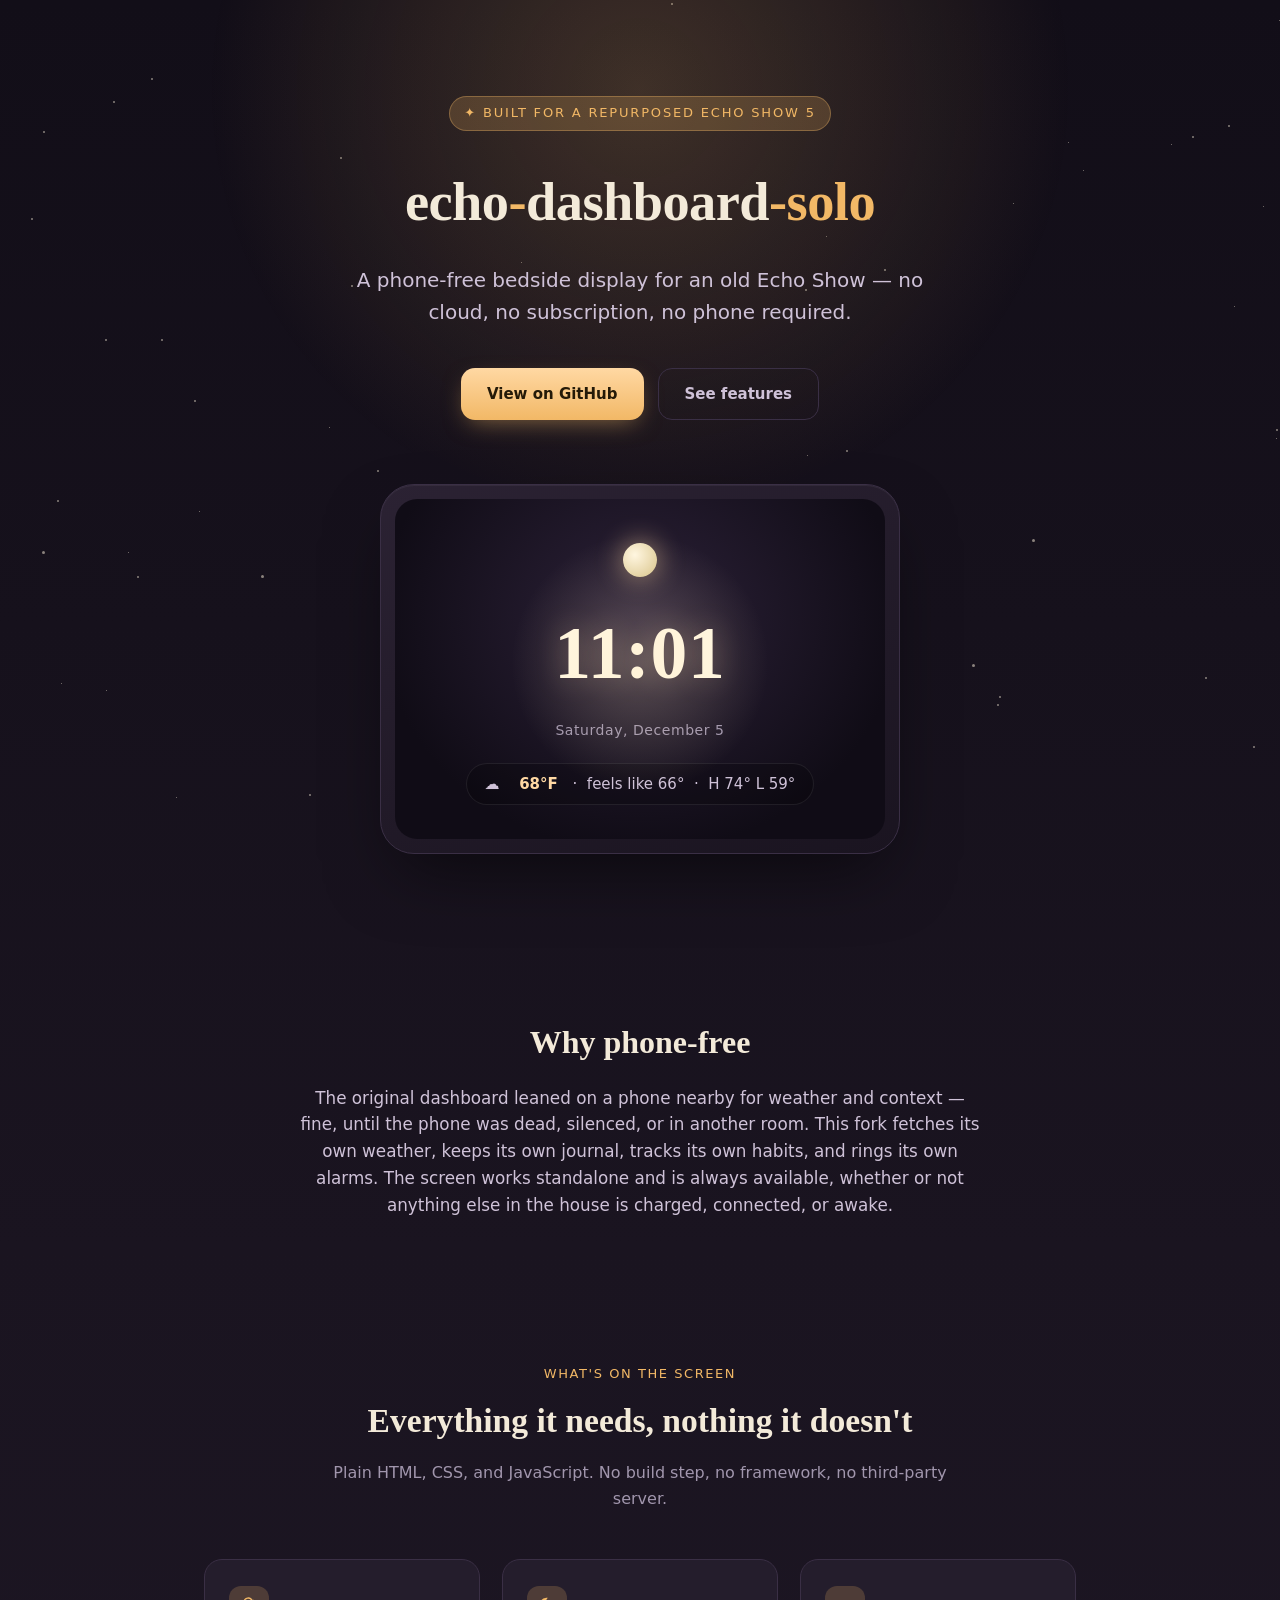
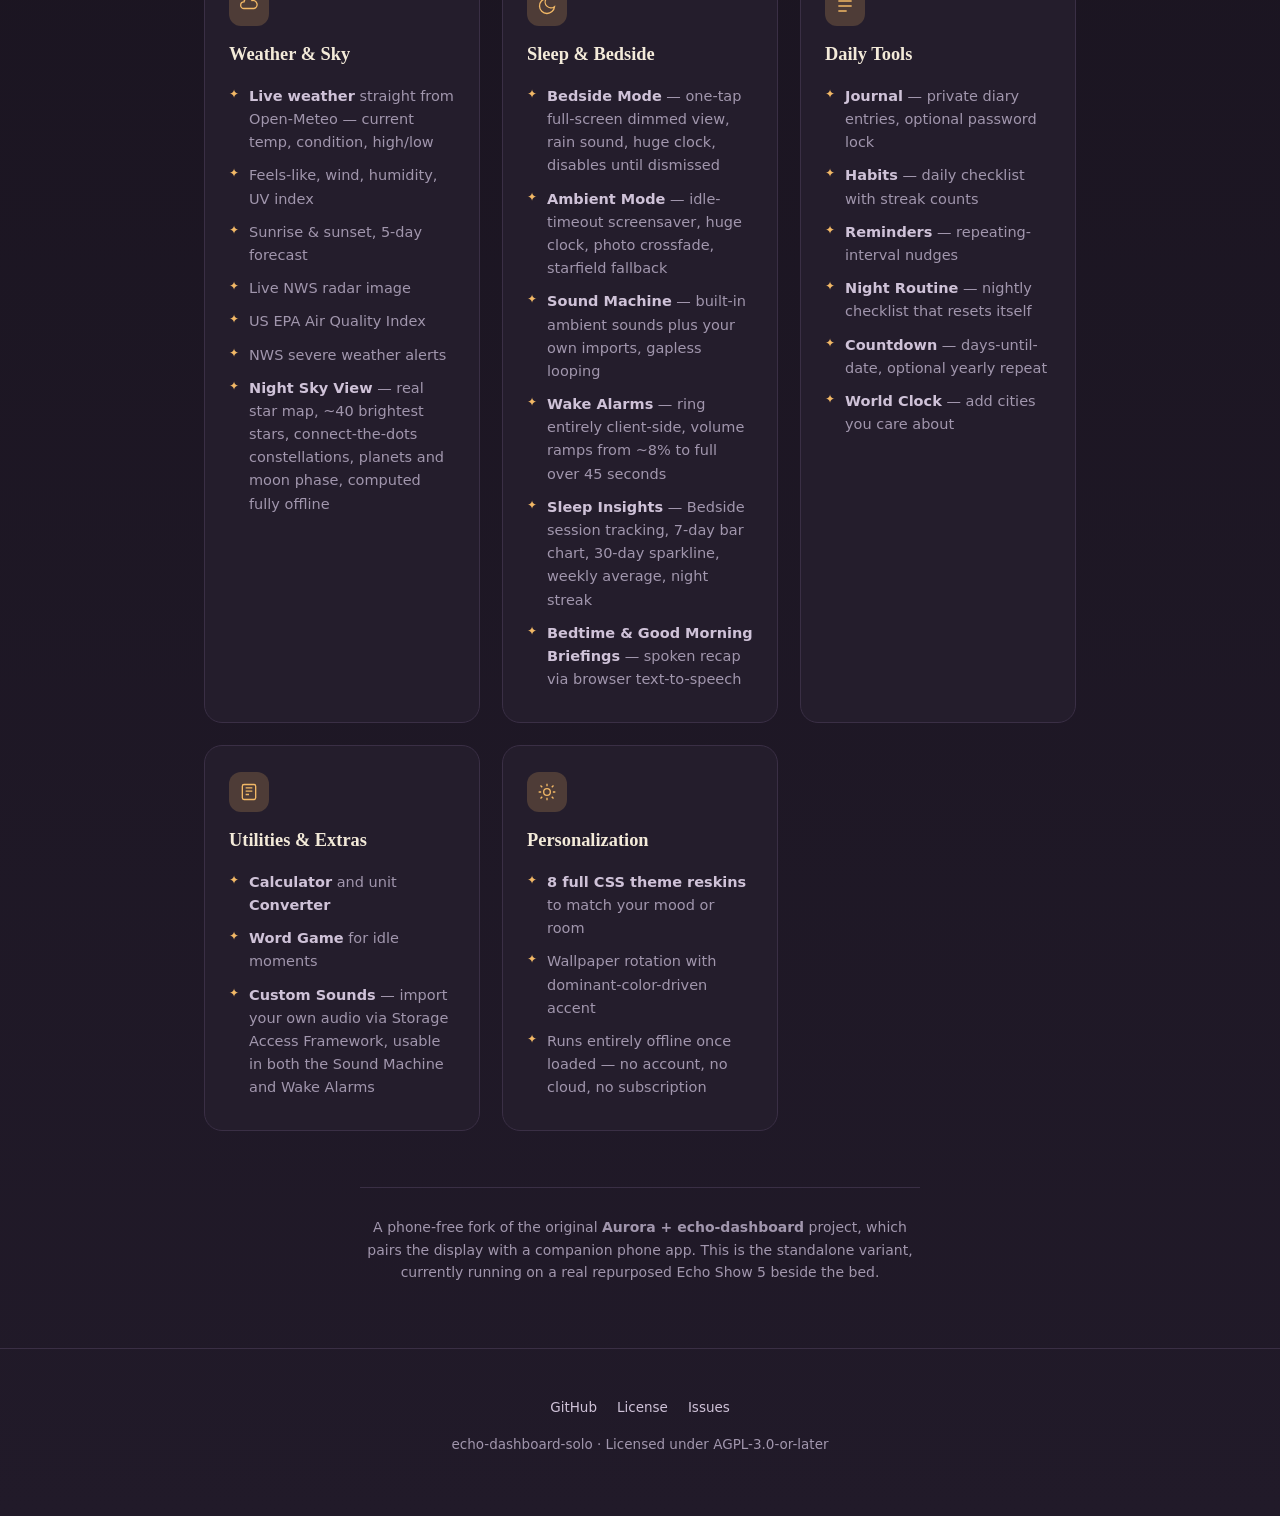
==== docs/index.html @ 6f41e029 "Add GitHub Pages landing site" ====
<!DOCTYPE html>
<html lang="en">
<head>
<meta charset="UTF-8">
<meta name="viewport" content="width=device-width, initial-scale=1.0">
<title>echo-dashboard-solo — a phone-free bedside display</title>
<meta name="description" content="A phone-free bedside display for a repurposed Amazon Echo Show 5. No cloud, no subscription, no phone required. Weather, sleep tools, journal, habits, and more — all local.">
<style>
  :root{
    --bg-0:#120e18;
    --bg-1:#1a1420;
    --bg-2:#211a29;
    --card:#241d2c;
    --card-border:#3a2f45;
    --text-0:#f3ead9;
    --text-1:#cfc2d8;
    --text-2:#a196ad;
    --amber:#f2b866;
    --amber-soft:#f2b86633;
    --amber-glow:#ffd8a3;
    --moon:#fff6e0;
    --radius:18px;
    --serif: "Iowan Old Style", "Palatino Linotype", Georgia, "Noto Serif", serif;
    --rounded: ui-rounded, "Segoe UI Rounded", "SF Pro Rounded", "Nunito", system-ui, sans-serif;
  }

  *{box-sizing:border-box;}
  html{scroll-behavior:smooth;}
  body{
    margin:0;
    background:
      radial-gradient(ellipse 800px 500px at 50% -10%, #3a2c4a55, transparent 60%),
      linear-gradient(180deg, var(--bg-0), var(--bg-1) 40%, var(--bg-2));
    color:var(--text-1);
    font-family:var(--rounded);
    line-height:1.6;
    overflow-x:hidden;
    position:relative;
  }

  /* sparse twinkling starfield, fixed behind everything */
  .stars{
    position:fixed;
    inset:0;
    z-index:0;
    pointer-events:none;
    overflow:hidden;
  }
  .stars span{
    position:absolute;
    width:2px;
    height:2px;
    border-radius:50%;
    background:var(--moon);
    opacity:.5;
    animation:twinkle 5s ease-in-out infinite;
  }
  @keyframes twinkle{
    0%,100%{opacity:.15; transform:scale(1);}
    50%{opacity:.9; transform:scale(1.6);}
  }

  main, header, footer{position:relative; z-index:1;}

  a{color:var(--amber);}

  .wrap{
    max-width:920px;
    margin:0 auto;
    padding:0 24px;
  }

  /* ---------- HERO ---------- */
  .hero{
    padding:96px 0 72px;
    text-align:center;
    position:relative;
  }
  .hero::before{
    content:"";
    position:absolute;
    top:-120px; left:50%;
    transform:translateX(-50%);
    width:900px; height:700px;
    background:radial-gradient(circle at 50% 30%, #f2b86633, transparent 65%);
    z-index:-1;
    pointer-events:none;
  }
  .eyebrow{
    display:inline-flex;
    align-items:center;
    gap:8px;
    font-size:13px;
    letter-spacing:.14em;
    text-transform:uppercase;
    color:var(--amber);
    background:var(--amber-soft);
    border:1px solid #f2b86655;
    padding:6px 14px;
    border-radius:999px;
    margin-bottom:28px;
  }
  h1{
    font-family:var(--serif);
    font-weight:600;
    font-size:clamp(2.2rem, 5vw, 3.4rem);
    color:var(--text-0);
    margin:0 0 18px;
    letter-spacing:-.01em;
  }
  h1 .accent{color:var(--amber);}
  .pitch{
    font-size:clamp(1.05rem, 2vw, 1.25rem);
    color:var(--text-1);
    max-width:600px;
    margin:0 auto 40px;
  }
  .cta-row{
    display:flex;
    justify-content:center;
    gap:14px;
    flex-wrap:wrap;
    margin-bottom:64px;
  }
  .btn{
    display:inline-flex;
    align-items:center;
    gap:8px;
    padding:13px 26px;
    border-radius:14px;
    font-family:var(--rounded);
    font-weight:600;
    font-size:15px;
    text-decoration:none;
    transition:transform .15s ease, box-shadow .15s ease;
  }
  .btn-primary{
    background:linear-gradient(180deg, var(--amber-glow), var(--amber));
    color:#241a08;
    box-shadow:0 8px 24px -8px #f2b86688;
  }
  .btn-primary:hover{transform:translateY(-2px); box-shadow:0 12px 28px -8px #f2b866aa;}
  .btn-ghost{
    background:transparent;
    color:var(--text-1);
    border:1px solid var(--card-border);
  }
  .btn-ghost:hover{border-color:var(--amber); color:var(--amber);}

  /* ---------- CLOCK MOCKUP ---------- */
  .device{
    max-width:520px;
    margin:0 auto;
    border-radius:34px;
    padding:14px;
    background:linear-gradient(160deg, #2b2233, #1a1420);
    border:1px solid var(--card-border);
    box-shadow:0 30px 70px -20px #00000090, inset 0 1px 0 #ffffff0d;
  }
  .device-screen{
    border-radius:22px;
    background:radial-gradient(ellipse at 50% 35%, #2c2138, #100c16 75%);
    padding:44px 20px 34px;
    text-align:center;
    position:relative;
    overflow:hidden;
  }
  .device-screen::before{
    content:"";
    position:absolute;
    top:10%; left:50%;
    transform:translateX(-50%);
    width:260px; height:260px;
    background:radial-gradient(circle, #ffe9bf3d, transparent 70%);
    pointer-events:none;
  }
  .moonlet{
    width:34px; height:34px;
    margin:0 auto 18px;
    border-radius:50%;
    background:radial-gradient(circle at 35% 35%, var(--moon), #d9c48a);
    box-shadow:0 0 24px 4px #ffd8a366;
    position:relative;
  }
  .big-time{
    font-family:var(--serif);
    font-size:clamp(3rem, 11vw, 4.6rem);
    color:var(--moon);
    font-weight:600;
    letter-spacing:.01em;
    text-shadow:0 0 30px #ffd8a355;
    margin-bottom:6px;
  }
  .date-line{
    color:var(--text-2);
    font-size:14px;
    letter-spacing:.04em;
    margin-bottom:22px;
  }
  .weather-line{
    display:inline-flex;
    align-items:center;
    gap:10px;
    font-size:15px;
    color:var(--text-1);
    background:#00000030;
    border:1px solid #ffffff14;
    padding:8px 18px;
    border-radius:999px;
  }
  .weather-line b{color:var(--amber-glow); font-weight:600;}

  /* ---------- SECTIONS ---------- */
  section{padding:64px 0;}
  .section-head{
    text-align:center;
    max-width:640px;
    margin:0 auto 48px;
  }
  .section-head .kicker{
    font-size:13px;
    letter-spacing:.12em;
    text-transform:uppercase;
    color:var(--amber);
    margin-bottom:10px;
  }
  .section-head h2{
    font-family:var(--serif);
    font-size:clamp(1.6rem, 3vw, 2.1rem);
    color:var(--text-0);
    margin:0 0 12px;
  }
  .section-head p{color:var(--text-2); margin:0;}

  .why{
    text-align:center;
    max-width:680px;
    margin:0 auto;
  }
  .why h2{
    font-family:var(--serif);
    color:var(--text-0);
    font-size:clamp(1.5rem, 3vw, 2rem);
    margin-bottom:16px;
  }
  .why p{color:var(--text-1); font-size:1.05rem;}

  .feature-groups{
    display:grid;
    grid-template-columns:repeat(auto-fit, minmax(260px, 1fr));
    gap:22px;
  }
  .fgroup{
    background:var(--card);
    border:1px solid var(--card-border);
    border-radius:var(--radius);
    padding:26px 24px;
  }
  .fgroup .ficon{
    width:40px; height:40px;
    border-radius:12px;
    display:flex; align-items:center; justify-content:center;
    background:var(--amber-soft);
    margin-bottom:14px;
  }
  .fgroup .ficon svg{width:20px; height:20px;}
  .fgroup h3{
    font-family:var(--serif);
    color:var(--text-0);
    font-size:1.15rem;
    margin:0 0 10px;
  }
  .fgroup ul{
    margin:0; padding:0;
    list-style:none;
  }
  .fgroup li{
    color:var(--text-2);
    font-size:14.5px;
    padding:5px 0 5px 20px;
    position:relative;
  }
  .fgroup li::before{
    content:"✦";
    position:absolute;
    left:0; top:5px;
    color:var(--amber);
    font-size:12px;
  }
  .fgroup li b{color:var(--text-1); font-weight:600;}

  .fork-note{
    text-align:center;
    color:var(--text-2);
    font-size:14px;
    max-width:560px;
    margin:56px auto 0;
    padding-top:28px;
    border-top:1px solid var(--card-border);
  }
  .fork-note a{color:var(--amber);}

  footer{
    padding:48px 0 60px;
    text-align:center;
    border-top:1px solid var(--card-border);
    color:var(--text-2);
    font-size:13.5px;
  }
  footer .foot-links{
    display:flex;
    justify-content:center;
    gap:20px;
    margin-bottom:16px;
    flex-wrap:wrap;
  }
  footer a{color:var(--text-1); text-decoration:none;}
  footer a:hover{color:var(--amber);}

  @media (max-width:600px){
    .hero{padding:64px 0 48px;}
    section{padding:48px 0;}
  }
</style>
</head>
<body>

<div class="stars" id="stars" aria-hidden="true"></div>

<main>
  <div class="wrap">
    <section class="hero">
      <span class="eyebrow">✦ built for a repurposed Echo Show 5</span>
      <h1>echo<span class="accent">-</span>dashboard<span class="accent">-solo</span></h1>
      <p class="pitch">A phone-free bedside display for an old Echo Show — no cloud, no subscription, no phone required.</p>
      <div class="cta-row">
        <a class="btn btn-primary" href="https://github.com/rustyisacat/echo-dashboard-solo" target="_blank" rel="noopener">
          View on GitHub
        </a>
        <a class="btn btn-ghost" href="#features">See features</a>
      </div>

      <div class="device" aria-hidden="true">
        <div class="device-screen">
          <div class="moonlet"></div>
          <div class="big-time">10:47</div>
          <div class="date-line">Tuesday, September 1</div>
          <div class="weather-line">☁️ &nbsp;<b>68°F</b> &nbsp;·&nbsp; feels like 66° &nbsp;·&nbsp; H 74° L 59°</div>
        </div>
      </div>
    </section>

    <section class="why">
      <h2>Why phone-free</h2>
      <p>
        The original dashboard leaned on a phone nearby for weather and context — fine, until the phone
        was dead, silenced, or in another room. This fork fetches its own weather, keeps its own journal,
        tracks its own habits, and rings its own alarms. The screen works standalone and is always
        available, whether or not anything else in the house is charged, connected, or awake.
      </p>
    </section>

    <section id="features">
      <div class="section-head">
        <div class="kicker">What's on the screen</div>
        <h2>Everything it needs, nothing it doesn't</h2>
        <p>Plain HTML, CSS, and JavaScript. No build step, no framework, no third-party server.</p>
      </div>

      <div class="feature-groups">

        <div class="fgroup">
          <div class="ficon">
            <svg viewBox="0 0 24 24" fill="none" stroke="#f2b866" stroke-width="1.6"><path d="M6 15a4 4 0 010-8 5 5 0 019.6-1.5A4.5 4.5 0 0118 15H6z"/><path d="M8 19h.01M12 19h.01M16 19h.01"/></svg>
          </div>
          <h3>Weather &amp; Sky</h3>
          <ul>
            <li><b>Live weather</b> straight from Open-Meteo — current temp, condition, high/low</li>
            <li>Feels-like, wind, humidity, UV index</li>
            <li>Sunrise &amp; sunset, 5-day forecast</li>
            <li>Live NWS radar image</li>
            <li>US EPA Air Quality Index</li>
            <li>NWS severe weather alerts</li>
            <li><b>Night Sky View</b> — real star map, ~40 brightest stars, connect-the-dots constellations, planets and moon phase, computed fully offline</li>
          </ul>
        </div>

        <div class="fgroup">
          <div class="ficon">
            <svg viewBox="0 0 24 24" fill="none" stroke="#f2b866" stroke-width="1.6"><path d="M21 12.8A9 9 0 1111.2 3a7 7 0 009.8 9.8z"/></svg>
          </div>
          <h3>Sleep &amp; Bedside</h3>
          <ul>
            <li><b>Bedside Mode</b> — one-tap full-screen dimmed view, rain sound, huge clock, disables until dismissed</li>
            <li><b>Ambient Mode</b> — idle-timeout screensaver, huge clock, photo crossfade, starfield fallback</li>
            <li><b>Sound Machine</b> — built-in ambient sounds plus your own imports, gapless looping</li>
            <li><b>Wake Alarms</b> — ring entirely client-side, volume ramps from ~8% to full over 45 seconds</li>
            <li><b>Sleep Insights</b> — Bedside session tracking, 7-day bar chart, 30-day sparkline, weekly average, night streak</li>
            <li><b>Bedtime &amp; Good Morning Briefings</b> — spoken recap via browser text-to-speech</li>
          </ul>
        </div>

        <div class="fgroup">
          <div class="ficon">
            <svg viewBox="0 0 24 24" fill="none" stroke="#f2b866" stroke-width="1.6"><path d="M4 6h16M4 12h16M4 18h10"/></svg>
          </div>
          <h3>Daily Tools</h3>
          <ul>
            <li><b>Journal</b> — private diary entries, optional password lock</li>
            <li><b>Habits</b> — daily checklist with streak counts</li>
            <li><b>Reminders</b> — repeating-interval nudges</li>
            <li><b>Night Routine</b> — nightly checklist that resets itself</li>
            <li><b>Countdown</b> — days-until-date, optional yearly repeat</li>
            <li><b>World Clock</b> — add cities you care about</li>
          </ul>
        </div>

        <div class="fgroup">
          <div class="ficon">
            <svg viewBox="0 0 24 24" fill="none" stroke="#f2b866" stroke-width="1.6"><rect x="4" y="3" width="16" height="18" rx="2"/><path d="M8 7h8M8 11h8M8 15h4"/></svg>
          </div>
          <h3>Utilities &amp; Extras</h3>
          <ul>
            <li><b>Calculator</b> and unit <b>Converter</b></li>
            <li><b>Word Game</b> for idle moments</li>
            <li><b>Custom Sounds</b> — import your own audio via Storage Access Framework, usable in both the Sound Machine and Wake Alarms</li>
          </ul>
        </div>

        <div class="fgroup">
          <div class="ficon">
            <svg viewBox="0 0 24 24" fill="none" stroke="#f2b866" stroke-width="1.6"><circle cx="12" cy="12" r="4"/><path d="M12 2v3M12 19v3M4.2 4.2l2.1 2.1M17.7 17.7l2.1 2.1M2 12h3M19 12h3M4.2 19.8l2.1-2.1M17.7 6.3l2.1-2.1"/></svg>
          </div>
          <h3>Personalization</h3>
          <ul>
            <li><b>8 full CSS theme reskins</b> to match your mood or room</li>
            <li>Wallpaper rotation with dominant-color-driven accent</li>
            <li>Runs entirely offline once loaded — no account, no cloud, no subscription</li>
          </ul>
        </div>

      </div>

      <p class="fork-note">
        A phone-free fork of the original <b>Aurora + echo-dashboard</b> project, which pairs the display
        with a companion phone app. This is the standalone variant, currently running on a real
        repurposed Echo Show 5 beside the bed.
      </p>
    </section>
  </div>
</main>

<footer>
  <div class="wrap">
    <div class="foot-links">
      <a href="https://github.com/rustyisacat/echo-dashboard-solo" target="_blank" rel="noopener">GitHub</a>
      <a href="https://github.com/rustyisacat/echo-dashboard-solo/blob/main/LICENSE" target="_blank" rel="noopener">License</a>
      <a href="https://github.com/rustyisacat/echo-dashboard-solo/issues" target="_blank" rel="noopener">Issues</a>
    </div>
    <div>echo-dashboard-solo · Licensed under AGPL-3.0-or-later</div>
  </div>
</footer>

<script>
  (function(){
    var field = document.getElementById('stars');
    var n = 60;
    var frag = document.createDocumentFragment();
    for(var i=0;i<n;i++){
      var s = document.createElement('span');
      s.style.left = (Math.random()*100)+'vw';
      s.style.top = (Math.random()*100)+'vh';
      s.style.animationDelay = (Math.random()*5)+'s';
      s.style.animationDuration = (3.5+Math.random()*4)+'s';
      var size = Math.random() < 0.15 ? 3 : (Math.random() < 0.5 ? 1 : 2);
      s.style.width = size+'px';
      s.style.height = size+'px';
      frag.appendChild(s);
    }
    field.appendChild(frag);

    // subtle live-updating mock clock in hero
    var timeEl = document.querySelector('.big-time');
    var dateEl = document.querySelector('.date-line');
    function tick(){
      var d = new Date();
      var h = d.getHours() % 12 || 12;
      var m = ('0'+d.getMinutes()).slice(-2);
      timeEl.textContent = h+':'+m;
      dateEl.textContent = d.toLocaleDateString(undefined, {weekday:'long', month:'long', day:'numeric'});
    }
    tick();
    setInterval(tick, 15000);
  })();
</script>

</body>
</html>
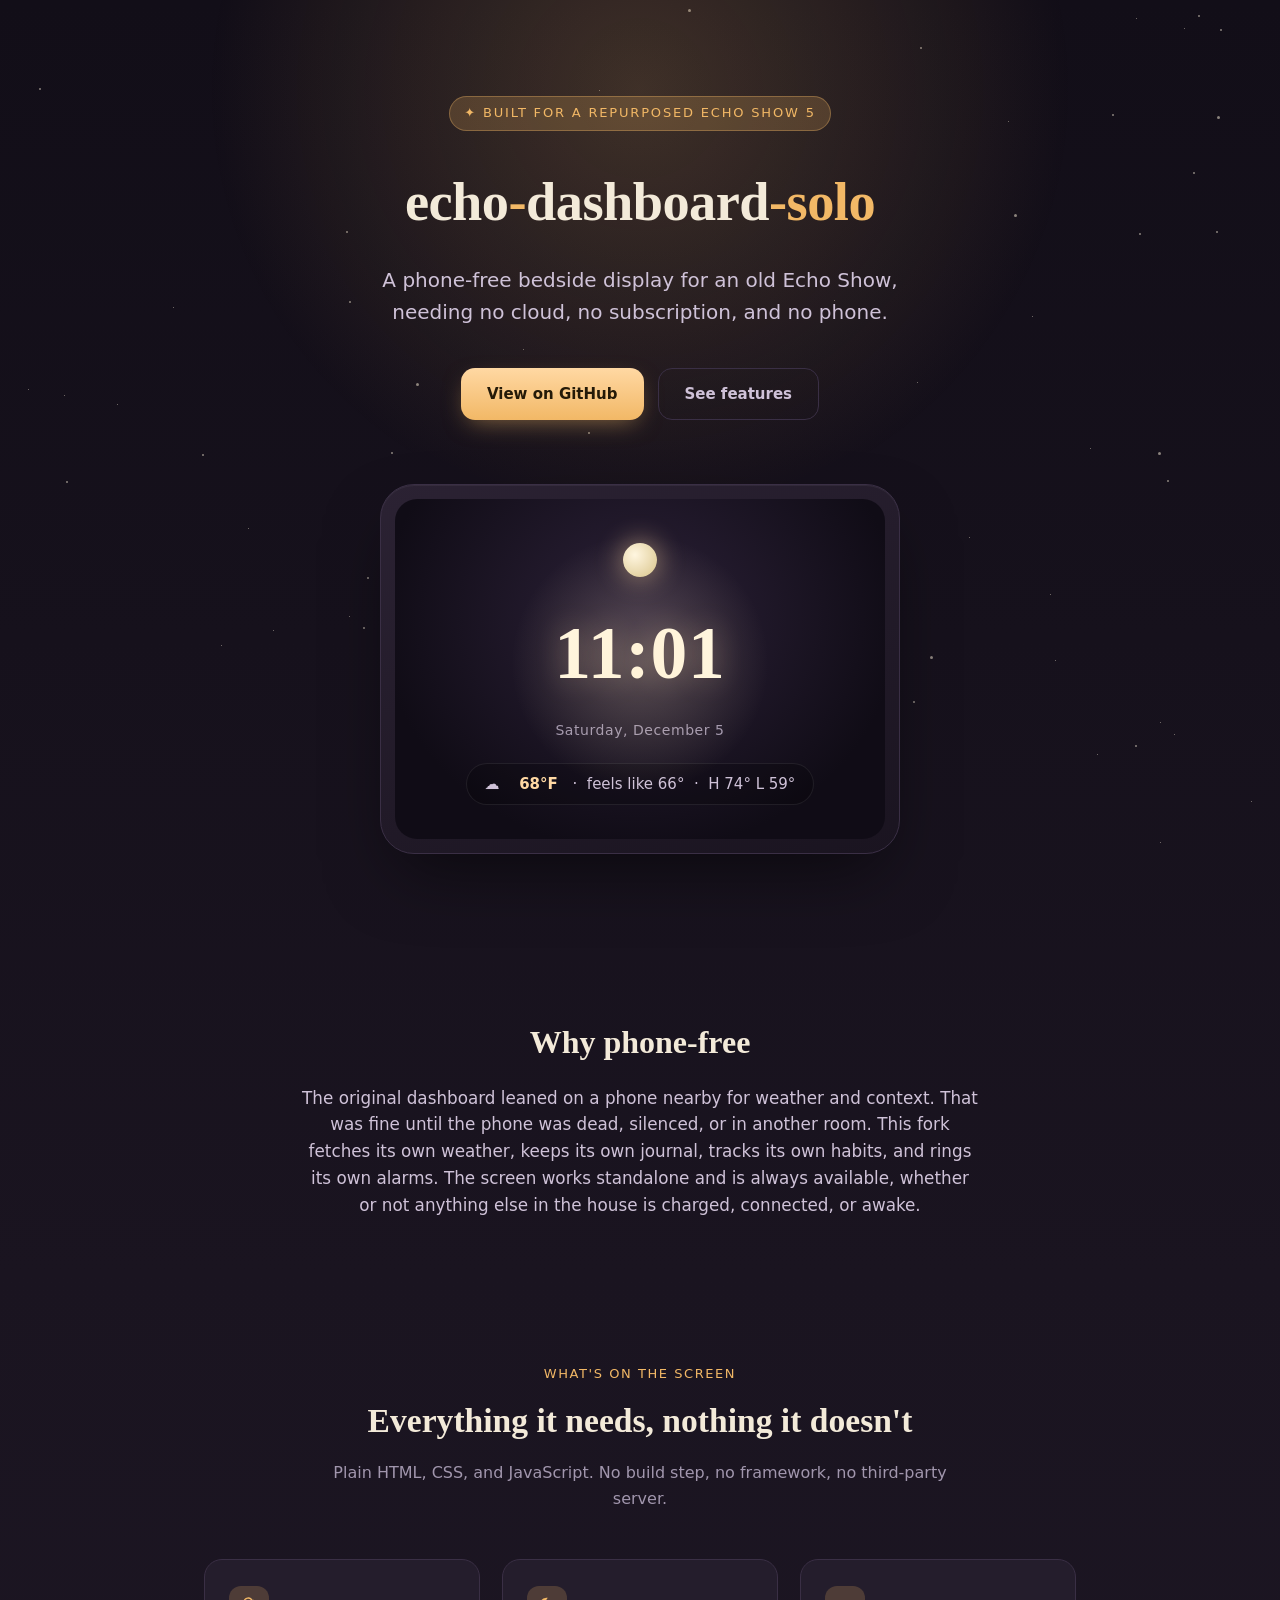
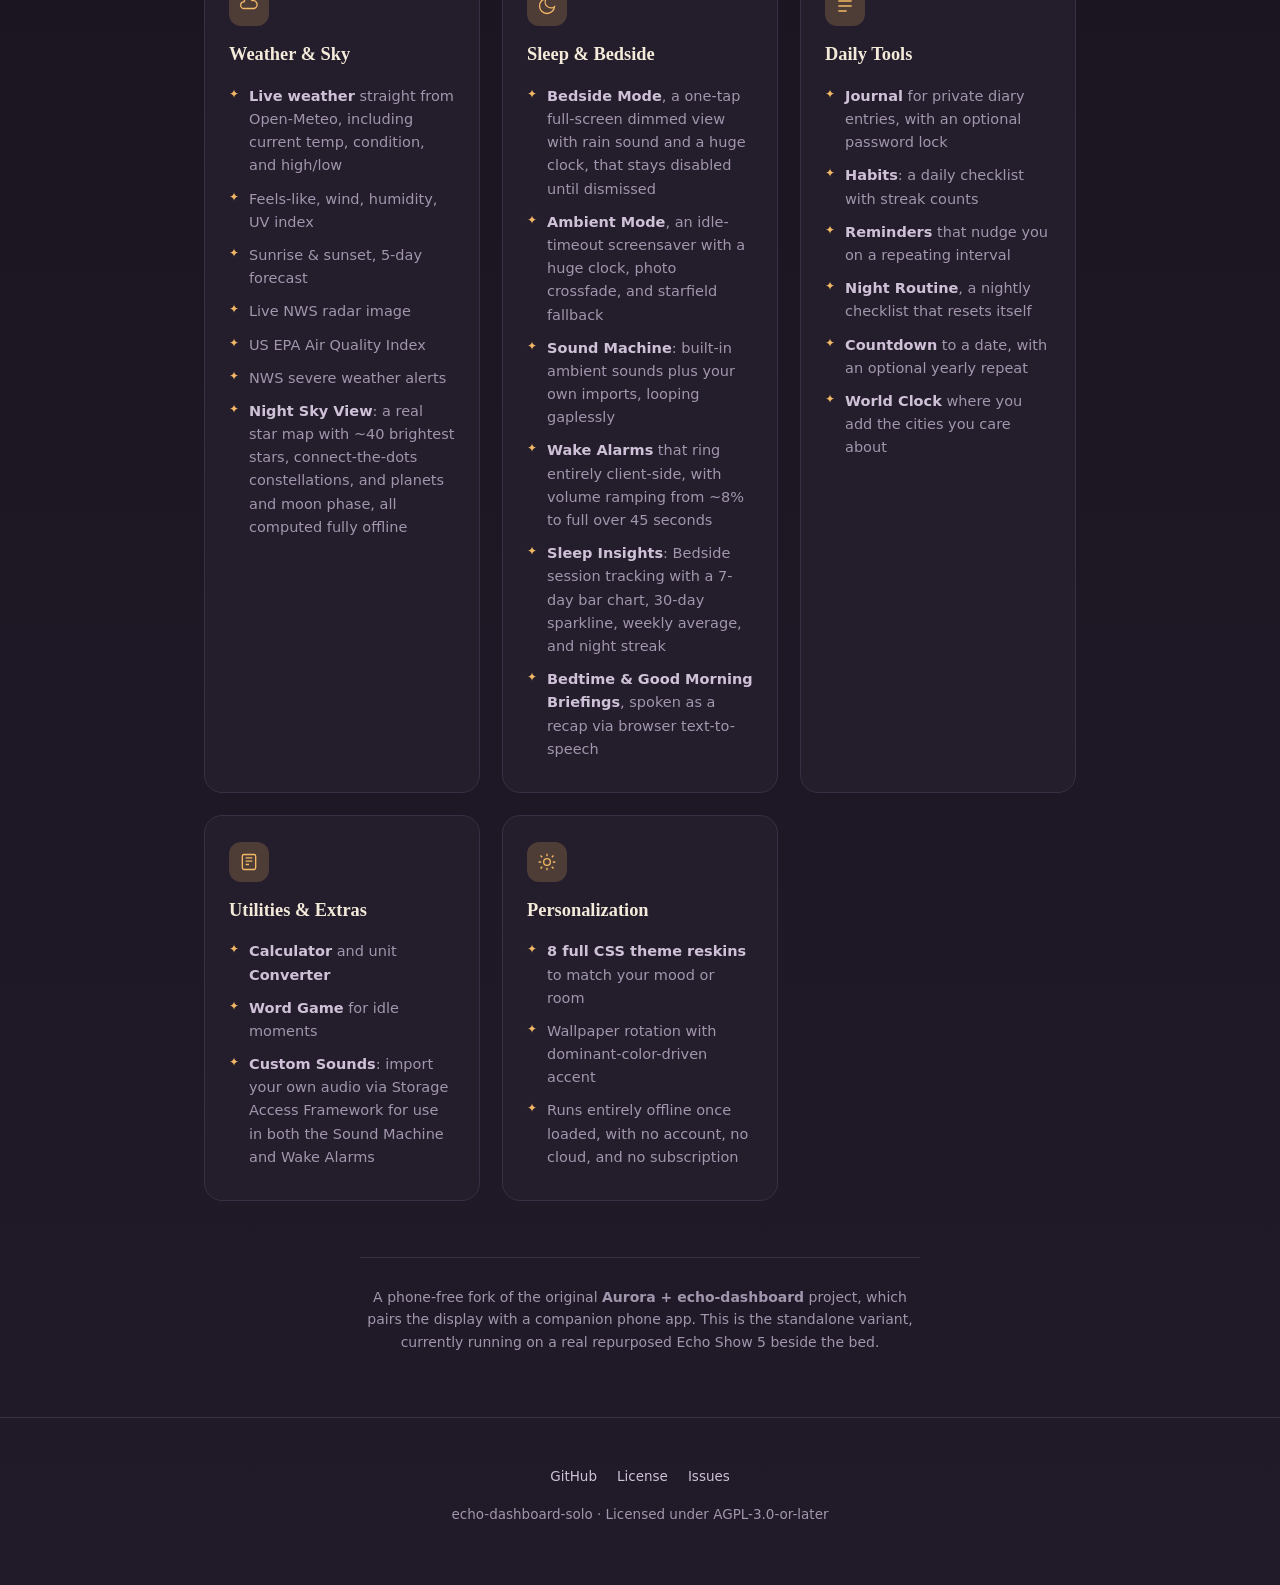
==== commit 4f279008: "Rewrite landing page copy without em dashes Co-Authored-By: Claude Sonnet 5 <noreply@anthropic.com>" ====
--- a/docs/index.html
+++ b/docs/index.html
@@ -3,8 +3,8 @@
 <head>
 <meta charset="UTF-8">
 <meta name="viewport" content="width=device-width, initial-scale=1.0">
-<title>echo-dashboard-solo — a phone-free bedside display</title>
-<meta name="description" content="A phone-free bedside display for a repurposed Amazon Echo Show 5. No cloud, no subscription, no phone required. Weather, sleep tools, journal, habits, and more — all local.">
+<title>echo-dashboard-solo: a phone-free bedside display</title>
+<meta name="description" content="A phone-free bedside display for a repurposed Amazon Echo Show 5. No cloud, no subscription, no phone required. Weather, sleep tools, journal, habits, and more, all running locally.">
 <style>
   :root{
     --bg-0:#120e18;
@@ -332,7 +332,7 @@
     <section class="hero">
       <span class="eyebrow">✦ built for a repurposed Echo Show 5</span>
       <h1>echo<span class="accent">-</span>dashboard<span class="accent">-solo</span></h1>
-      <p class="pitch">A phone-free bedside display for an old Echo Show — no cloud, no subscription, no phone required.</p>
+      <p class="pitch">A phone-free bedside display for an old Echo Show, needing no cloud, no subscription, and no phone.</p>
       <div class="cta-row">
         <a class="btn btn-primary" href="https://github.com/rustyisacat/echo-dashboard-solo" target="_blank" rel="noopener">
           View on GitHub
@@ -353,7 +353,7 @@
     <section class="why">
       <h2>Why phone-free</h2>
       <p>
-        The original dashboard leaned on a phone nearby for weather and context — fine, until the phone
+        The original dashboard leaned on a phone nearby for weather and context. That was fine until the phone
         was dead, silenced, or in another room. This fork fetches its own weather, keeps its own journal,
         tracks its own habits, and rings its own alarms. The screen works standalone and is always
         available, whether or not anything else in the house is charged, connected, or awake.
@@ -375,13 +375,13 @@
           </div>
           <h3>Weather &amp; Sky</h3>
           <ul>
-            <li><b>Live weather</b> straight from Open-Meteo — current temp, condition, high/low</li>
+            <li><b>Live weather</b> straight from Open-Meteo, including current temp, condition, and high/low</li>
             <li>Feels-like, wind, humidity, UV index</li>
             <li>Sunrise &amp; sunset, 5-day forecast</li>
             <li>Live NWS radar image</li>
             <li>US EPA Air Quality Index</li>
             <li>NWS severe weather alerts</li>
-            <li><b>Night Sky View</b> — real star map, ~40 brightest stars, connect-the-dots constellations, planets and moon phase, computed fully offline</li>
+            <li><b>Night Sky View</b>: a real star map with ~40 brightest stars, connect-the-dots constellations, and planets and moon phase, all computed fully offline</li>
           </ul>
         </div>
 
@@ -391,12 +391,12 @@
           </div>
           <h3>Sleep &amp; Bedside</h3>
           <ul>
-            <li><b>Bedside Mode</b> — one-tap full-screen dimmed view, rain sound, huge clock, disables until dismissed</li>
-            <li><b>Ambient Mode</b> — idle-timeout screensaver, huge clock, photo crossfade, starfield fallback</li>
-            <li><b>Sound Machine</b> — built-in ambient sounds plus your own imports, gapless looping</li>
-            <li><b>Wake Alarms</b> — ring entirely client-side, volume ramps from ~8% to full over 45 seconds</li>
-            <li><b>Sleep Insights</b> — Bedside session tracking, 7-day bar chart, 30-day sparkline, weekly average, night streak</li>
-            <li><b>Bedtime &amp; Good Morning Briefings</b> — spoken recap via browser text-to-speech</li>
+            <li><b>Bedside Mode</b>, a one-tap full-screen dimmed view with rain sound and a huge clock, that stays disabled until dismissed</li>
+            <li><b>Ambient Mode</b>, an idle-timeout screensaver with a huge clock, photo crossfade, and starfield fallback</li>
+            <li><b>Sound Machine</b>: built-in ambient sounds plus your own imports, looping gaplessly</li>
+            <li><b>Wake Alarms</b> that ring entirely client-side, with volume ramping from ~8% to full over 45 seconds</li>
+            <li><b>Sleep Insights</b>: Bedside session tracking with a 7-day bar chart, 30-day sparkline, weekly average, and night streak</li>
+            <li><b>Bedtime &amp; Good Morning Briefings</b>, spoken as a recap via browser text-to-speech</li>
           </ul>
         </div>
 
@@ -406,12 +406,12 @@
           </div>
           <h3>Daily Tools</h3>
           <ul>
-            <li><b>Journal</b> — private diary entries, optional password lock</li>
-            <li><b>Habits</b> — daily checklist with streak counts</li>
-            <li><b>Reminders</b> — repeating-interval nudges</li>
-            <li><b>Night Routine</b> — nightly checklist that resets itself</li>
-            <li><b>Countdown</b> — days-until-date, optional yearly repeat</li>
-            <li><b>World Clock</b> — add cities you care about</li>
+            <li><b>Journal</b> for private diary entries, with an optional password lock</li>
+            <li><b>Habits</b>: a daily checklist with streak counts</li>
+            <li><b>Reminders</b> that nudge you on a repeating interval</li>
+            <li><b>Night Routine</b>, a nightly checklist that resets itself</li>
+            <li><b>Countdown</b> to a date, with an optional yearly repeat</li>
+            <li><b>World Clock</b> where you add the cities you care about</li>
           </ul>
         </div>
 
@@ -423,7 +423,7 @@
           <ul>
             <li><b>Calculator</b> and unit <b>Converter</b></li>
             <li><b>Word Game</b> for idle moments</li>
-            <li><b>Custom Sounds</b> — import your own audio via Storage Access Framework, usable in both the Sound Machine and Wake Alarms</li>
+            <li><b>Custom Sounds</b>: import your own audio via Storage Access Framework for use in both the Sound Machine and Wake Alarms</li>
           </ul>
         </div>
 
@@ -435,7 +435,7 @@
           <ul>
             <li><b>8 full CSS theme reskins</b> to match your mood or room</li>
             <li>Wallpaper rotation with dominant-color-driven accent</li>
-            <li>Runs entirely offline once loaded — no account, no cloud, no subscription</li>
+            <li>Runs entirely offline once loaded, with no account, no cloud, and no subscription</li>
           </ul>
         </div>
 
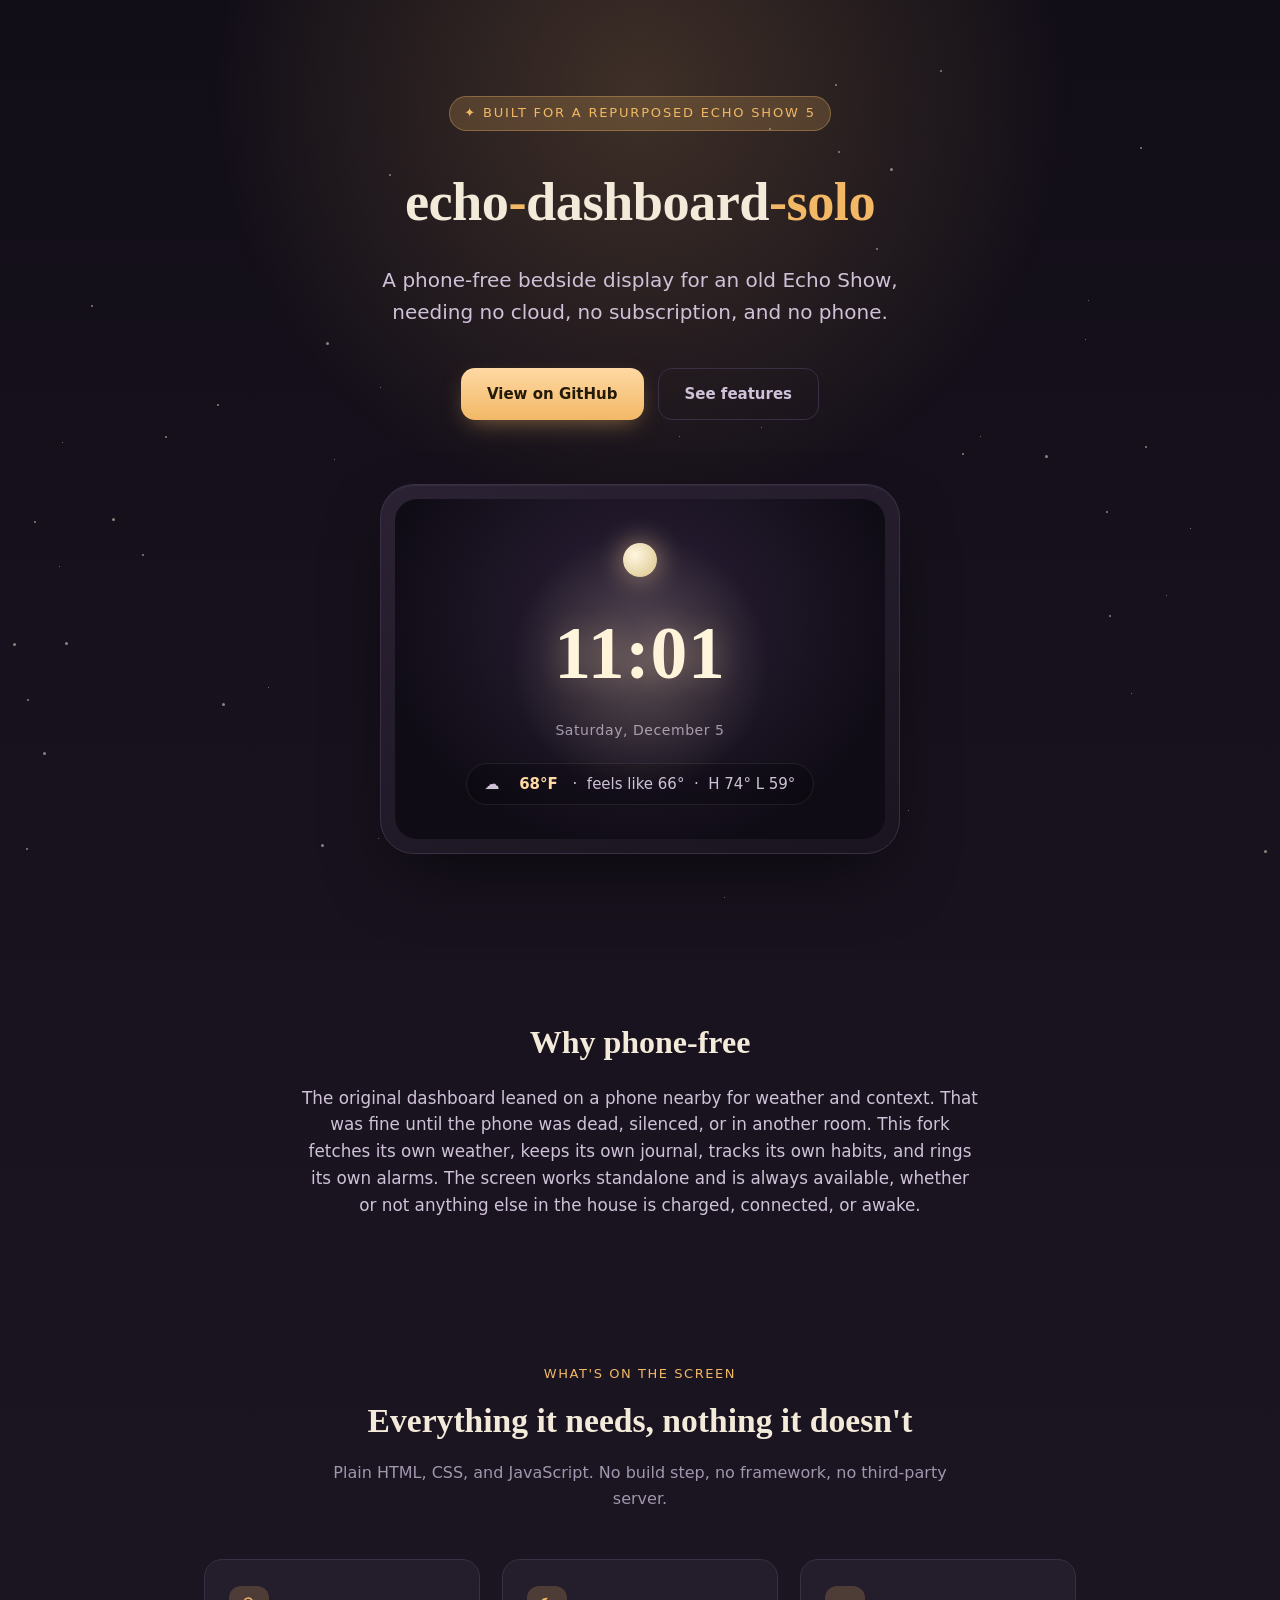
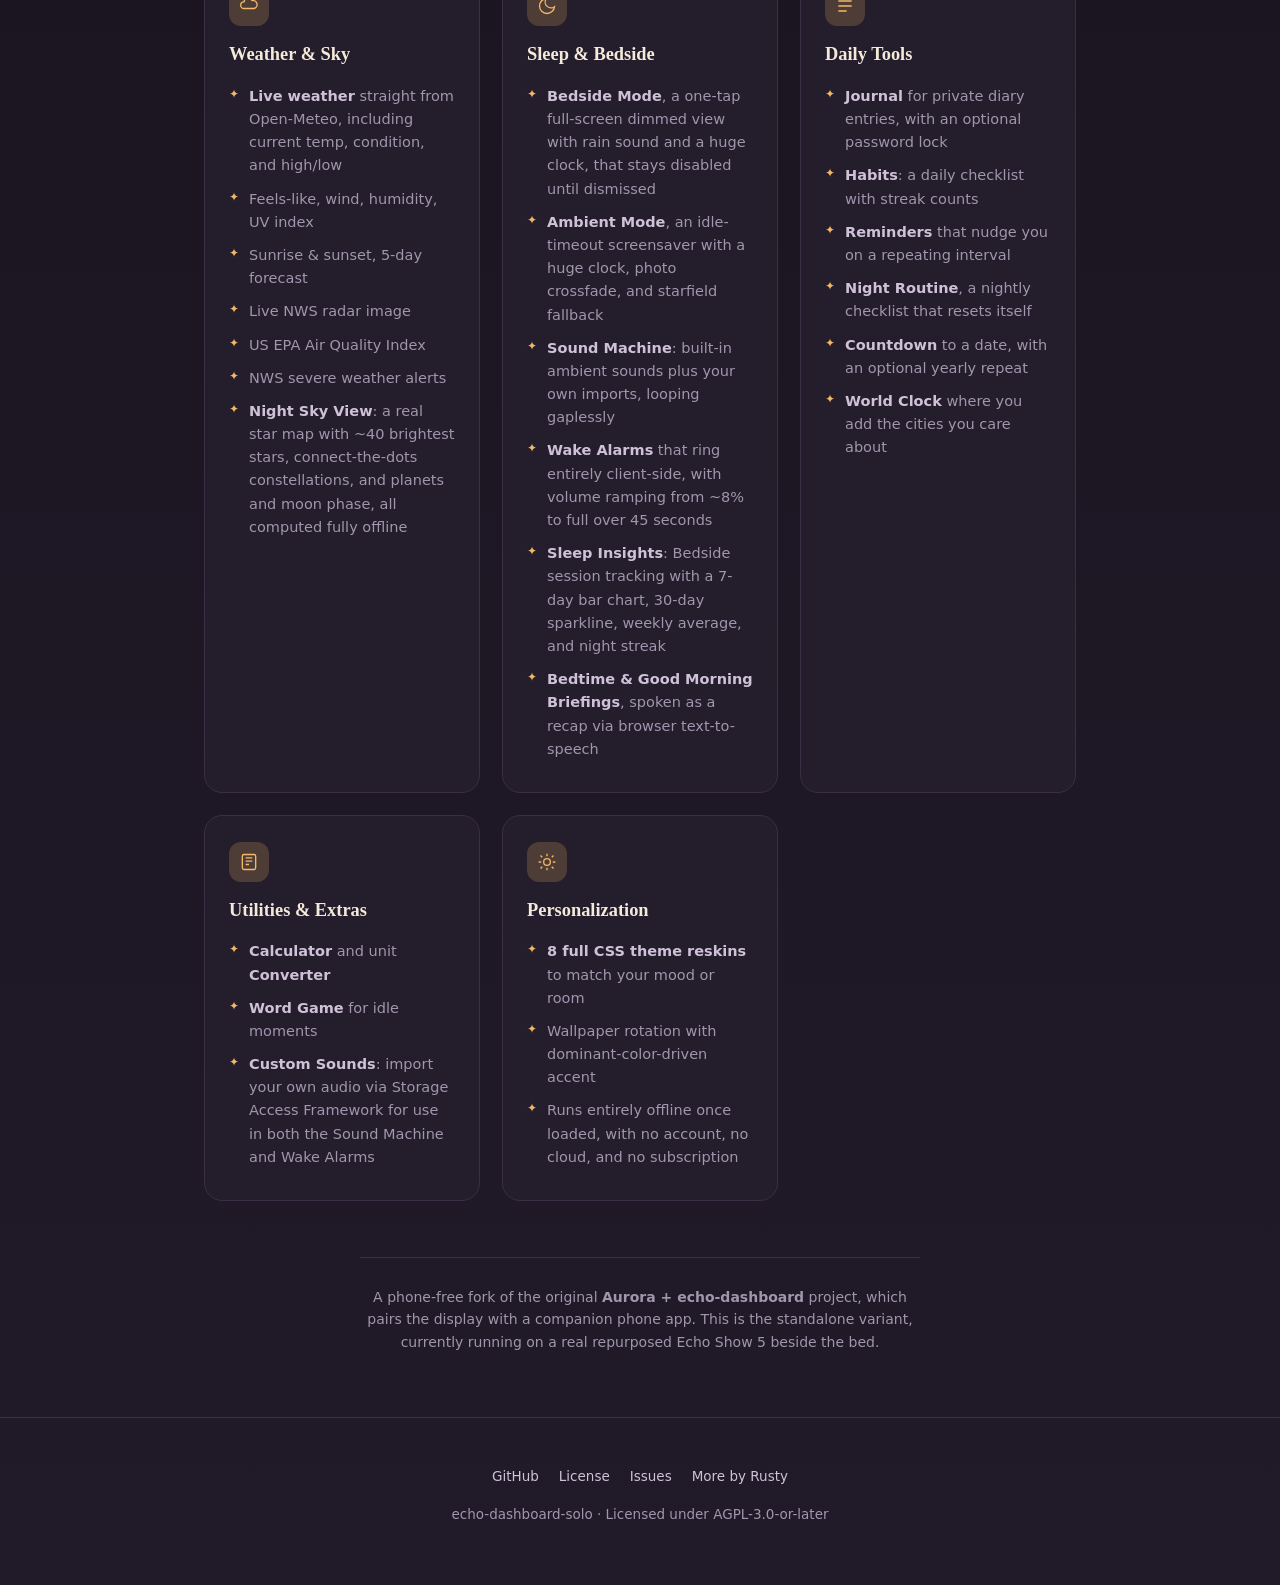
==== commit 0be1152e: "Link back to rusty.is-a.dev in the footer" ====
--- a/docs/index.html
+++ b/docs/index.html
@@ -456,6 +456,7 @@
       <a href="https://github.com/rustyisacat/echo-dashboard-solo" target="_blank" rel="noopener">GitHub</a>
       <a href="https://github.com/rustyisacat/echo-dashboard-solo/blob/main/LICENSE" target="_blank" rel="noopener">License</a>
       <a href="https://github.com/rustyisacat/echo-dashboard-solo/issues" target="_blank" rel="noopener">Issues</a>
+      <a href="https://rusty.is-a.dev" target="_blank" rel="noopener">More by Rusty</a>
     </div>
     <div>echo-dashboard-solo · Licensed under AGPL-3.0-or-later</div>
   </div>
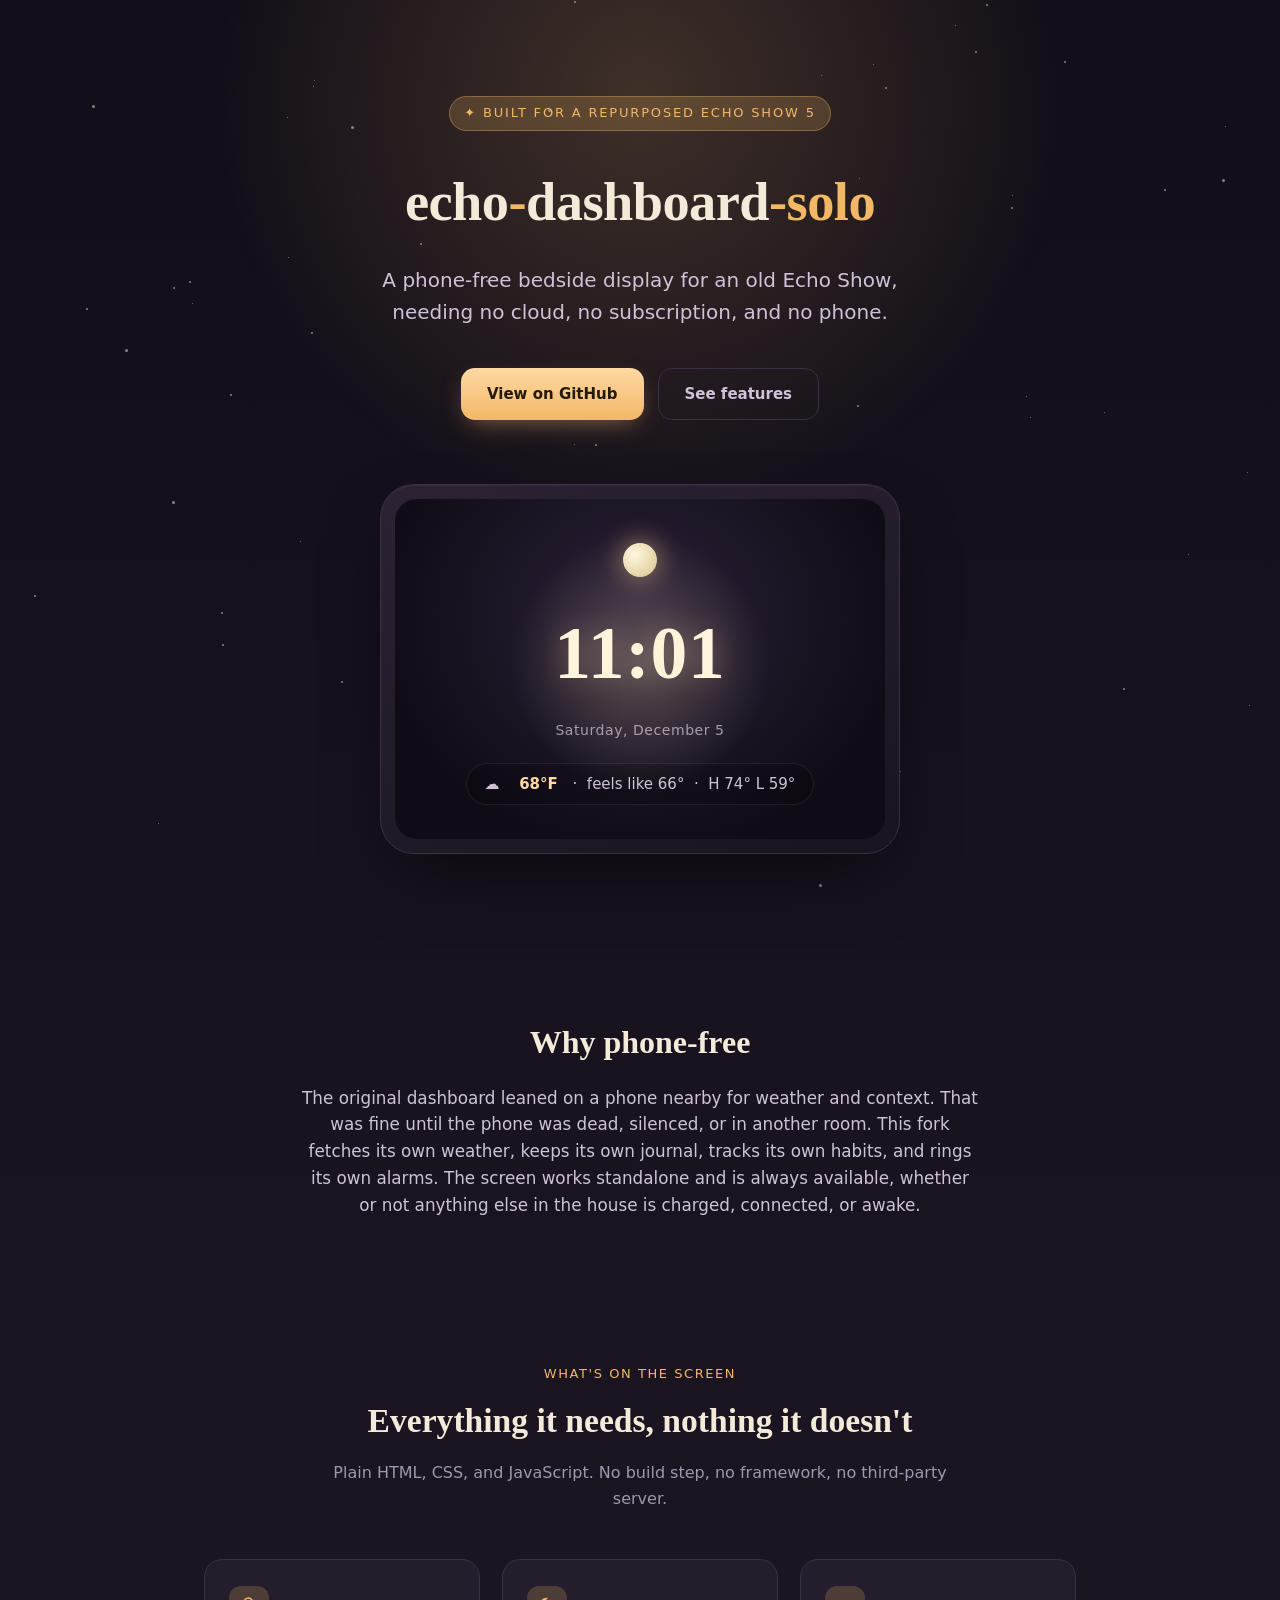
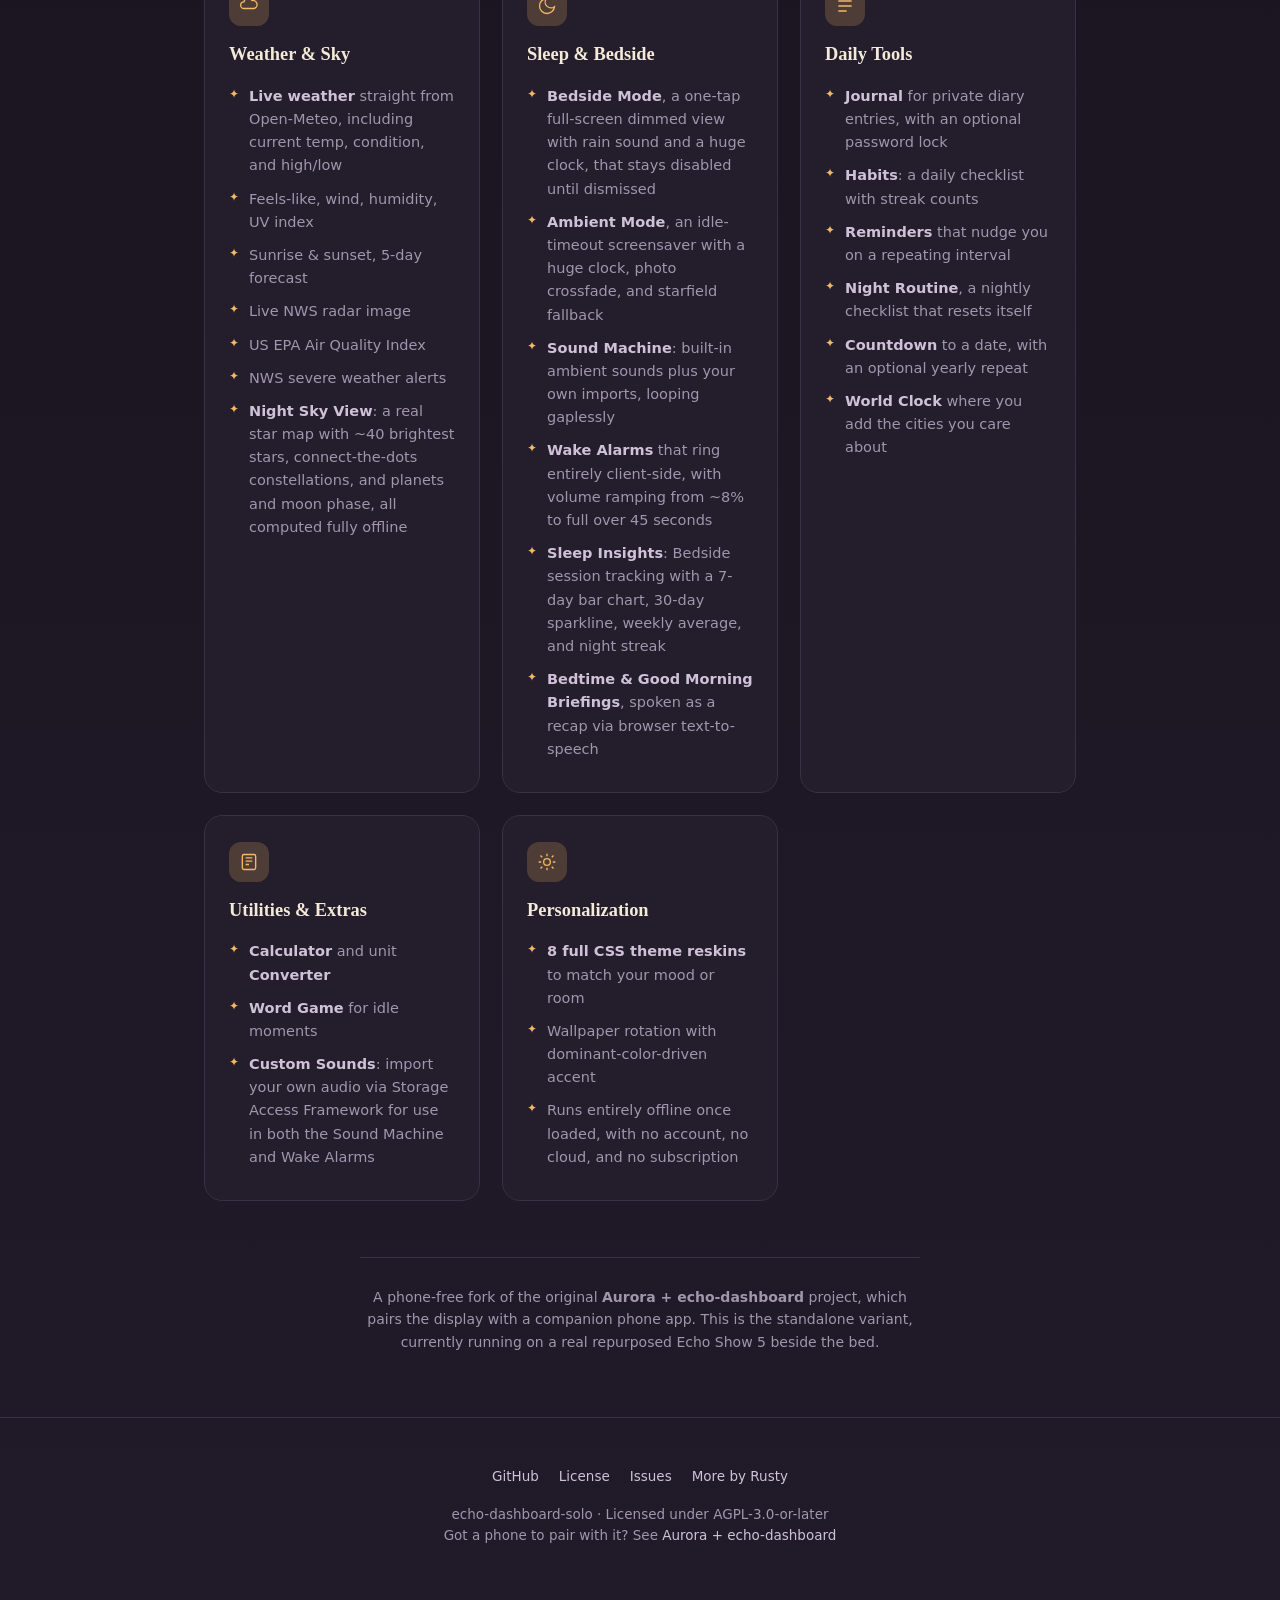
==== commit d59fe41b: "Cross-link to Aurora + echo-dashboard" ====
--- a/docs/index.html
+++ b/docs/index.html
@@ -459,6 +459,7 @@
       <a href="https://rusty.is-a.dev" target="_blank" rel="noopener">More by Rusty</a>
     </div>
     <div>echo-dashboard-solo · Licensed under AGPL-3.0-or-later</div>
+    <div>Got a phone to pair with it? See <a href="https://rustyisacat.github.io/echo-dashboard/" target="_blank" rel="noopener">Aurora + echo-dashboard</a></div>
   </div>
 </footer>
 
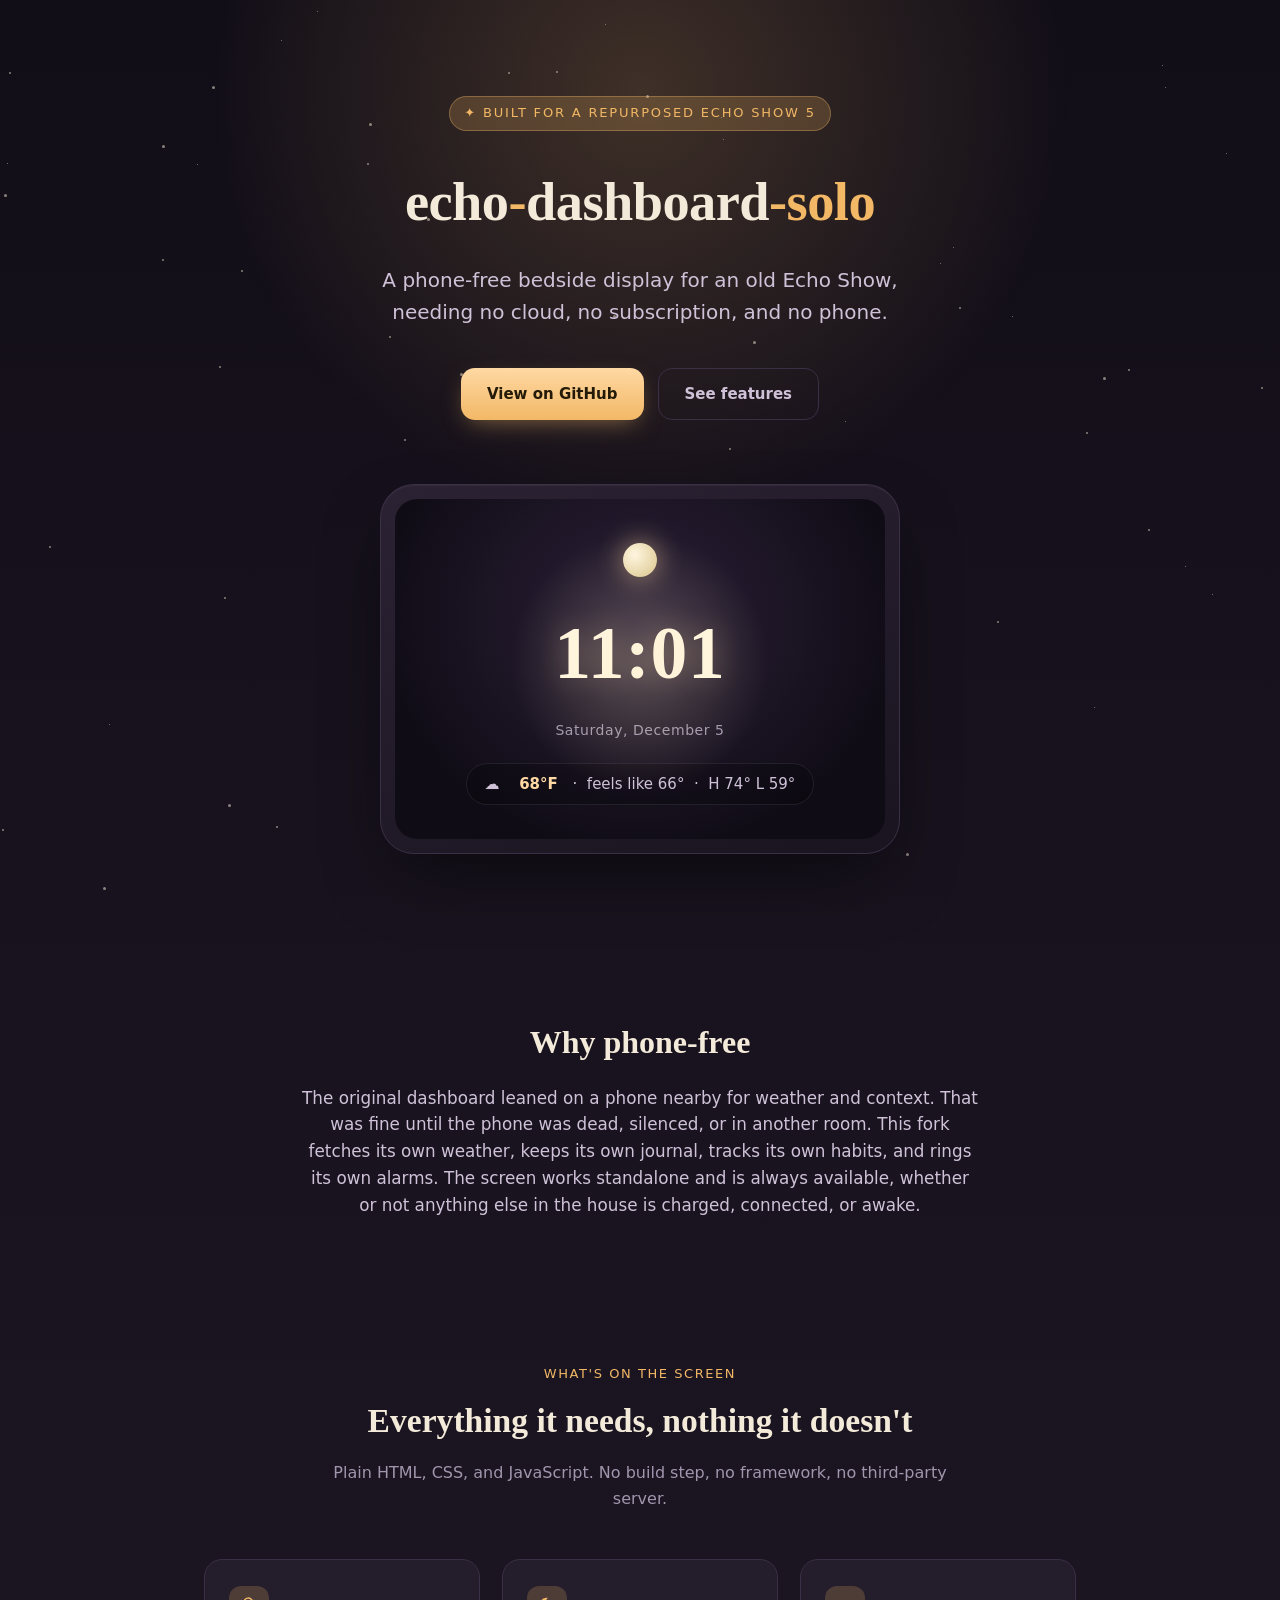
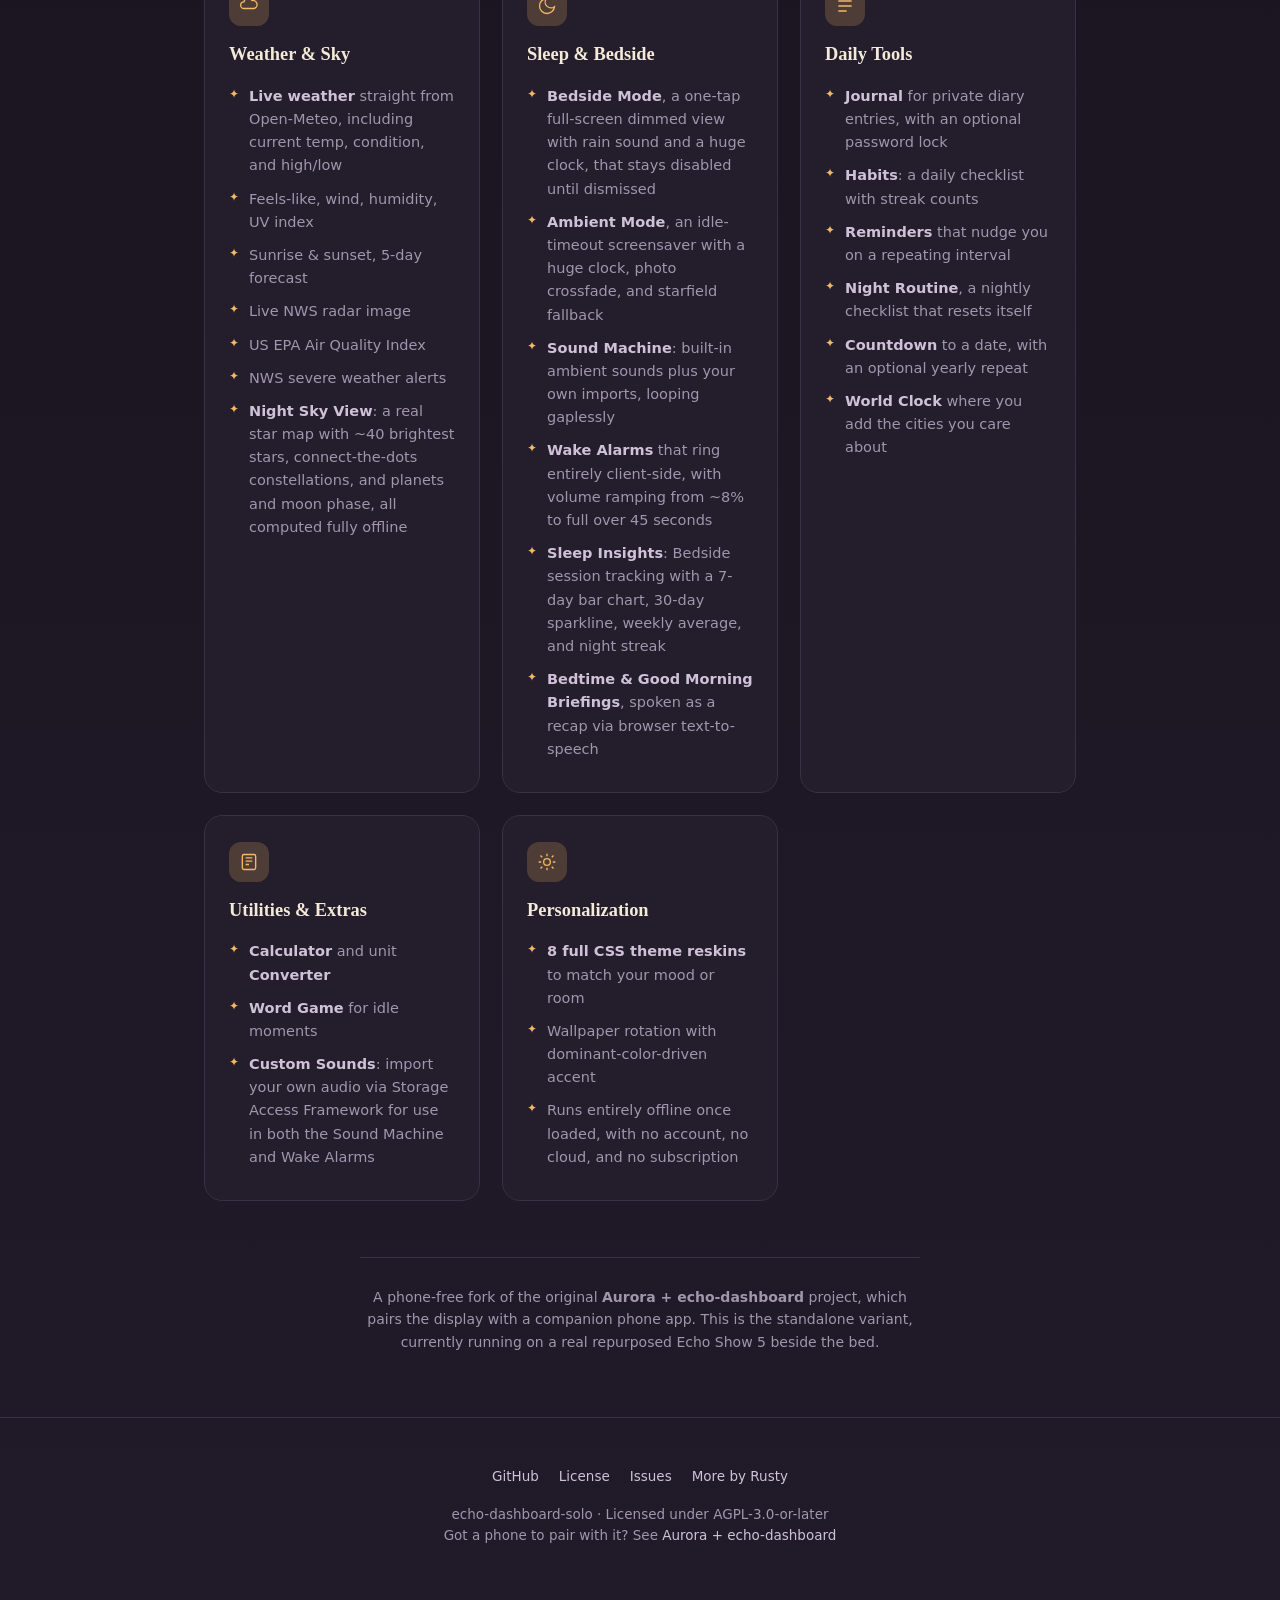
==== commit 89ea1ffd: "Update GitHub link + cross-link to new domains" ====
--- a/docs/index.html
+++ b/docs/index.html
@@ -334,7 +334,7 @@
       <h1>echo<span class="accent">-</span>dashboard<span class="accent">-solo</span></h1>
       <p class="pitch">A phone-free bedside display for an old Echo Show, needing no cloud, no subscription, and no phone.</p>
       <div class="cta-row">
-        <a class="btn btn-primary" href="https://github.com/rustyisacat/echo-dashboard-solo" target="_blank" rel="noopener">
+        <a class="btn btn-primary" href="https://github.com/rusty-workshop/echo-dashboard-solo" target="_blank" rel="noopener">
           View on GitHub
         </a>
         <a class="btn btn-ghost" href="#features">See features</a>
@@ -453,13 +453,13 @@
 <footer>
   <div class="wrap">
     <div class="foot-links">
-      <a href="https://github.com/rustyisacat/echo-dashboard-solo" target="_blank" rel="noopener">GitHub</a>
-      <a href="https://github.com/rustyisacat/echo-dashboard-solo/blob/main/LICENSE" target="_blank" rel="noopener">License</a>
-      <a href="https://github.com/rustyisacat/echo-dashboard-solo/issues" target="_blank" rel="noopener">Issues</a>
+      <a href="https://github.com/rusty-workshop/echo-dashboard-solo" target="_blank" rel="noopener">GitHub</a>
+      <a href="https://github.com/rusty-workshop/echo-dashboard-solo/blob/main/LICENSE" target="_blank" rel="noopener">License</a>
+      <a href="https://github.com/rusty-workshop/echo-dashboard-solo/issues" target="_blank" rel="noopener">Issues</a>
       <a href="https://rusty.is-a.dev" target="_blank" rel="noopener">More by Rusty</a>
     </div>
     <div>echo-dashboard-solo · Licensed under AGPL-3.0-or-later</div>
-    <div>Got a phone to pair with it? See <a href="https://rustyisacat.github.io/echo-dashboard/" target="_blank" rel="noopener">Aurora + echo-dashboard</a></div>
+    <div>Got a phone to pair with it? See <a href="https://echo-dashboard.rusty.is-a.dev/" target="_blank" rel="noopener">Aurora + echo-dashboard</a></div>
   </div>
 </footer>
 
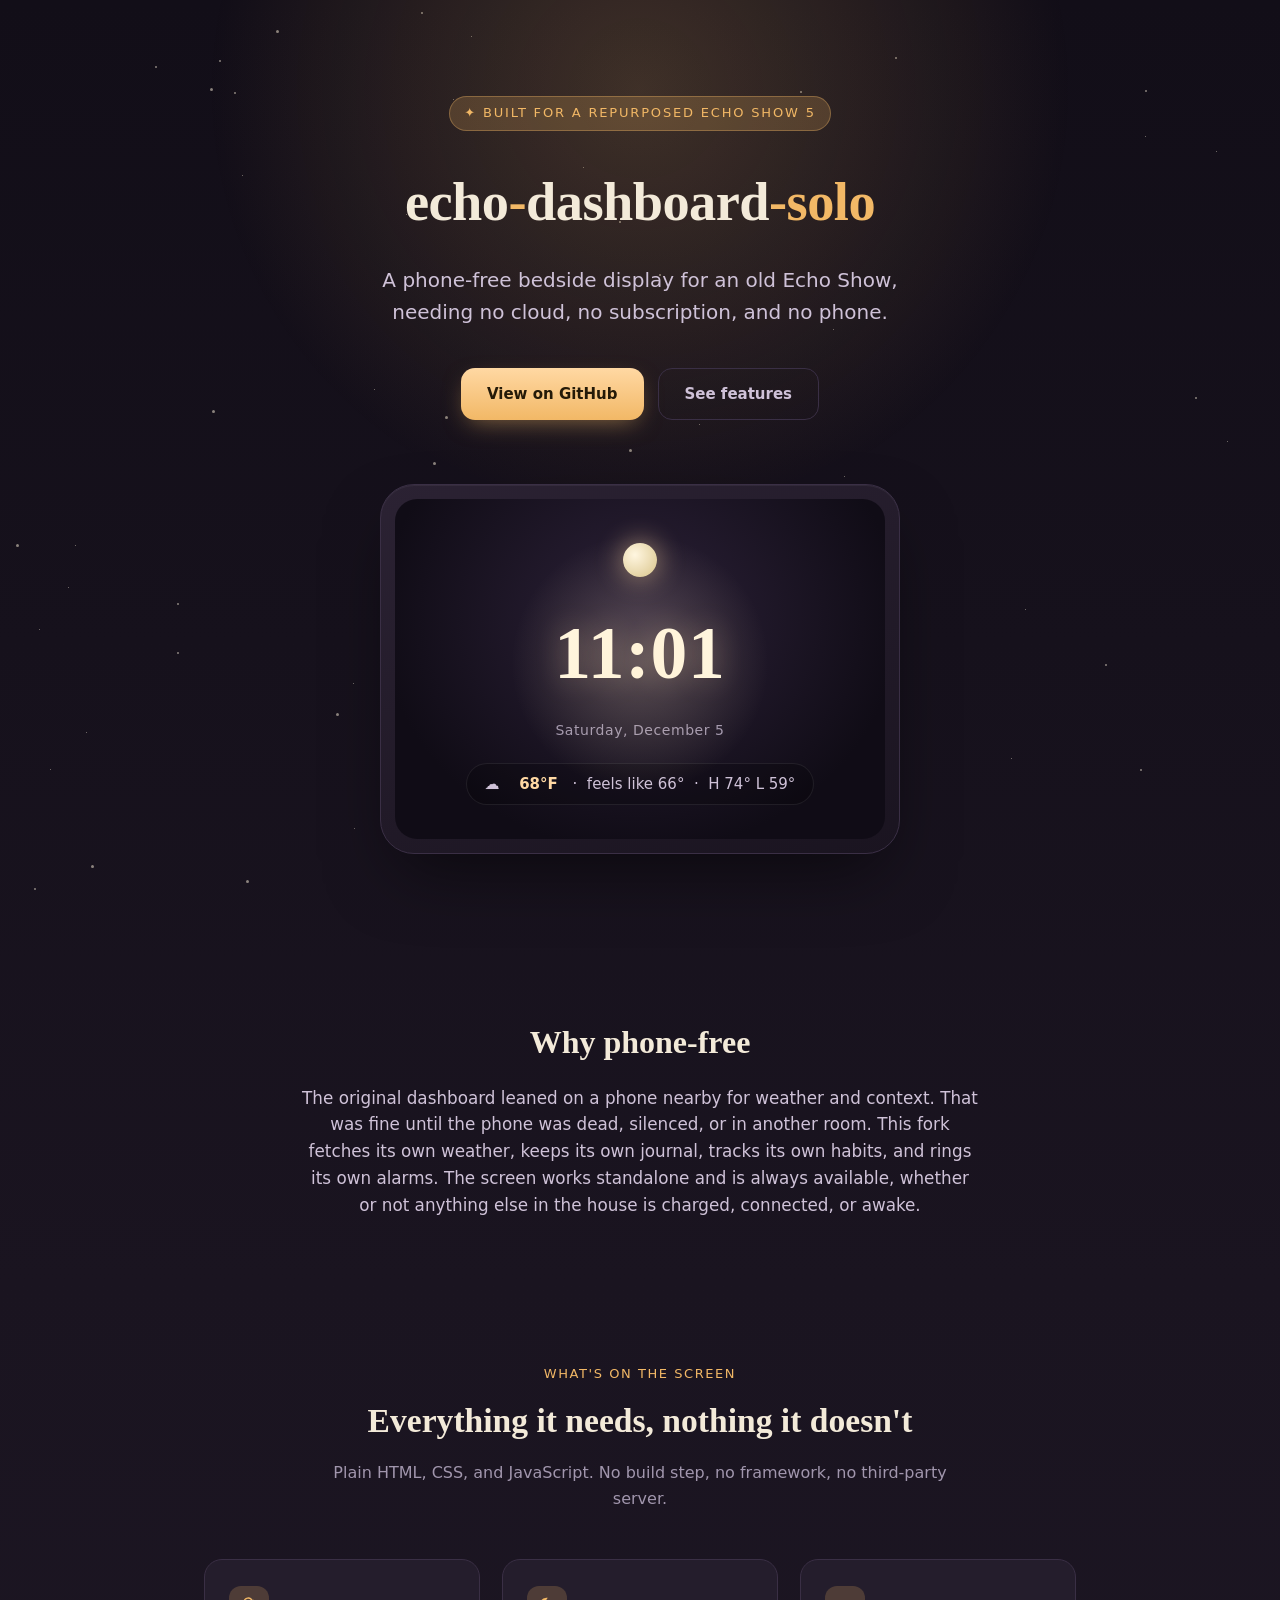
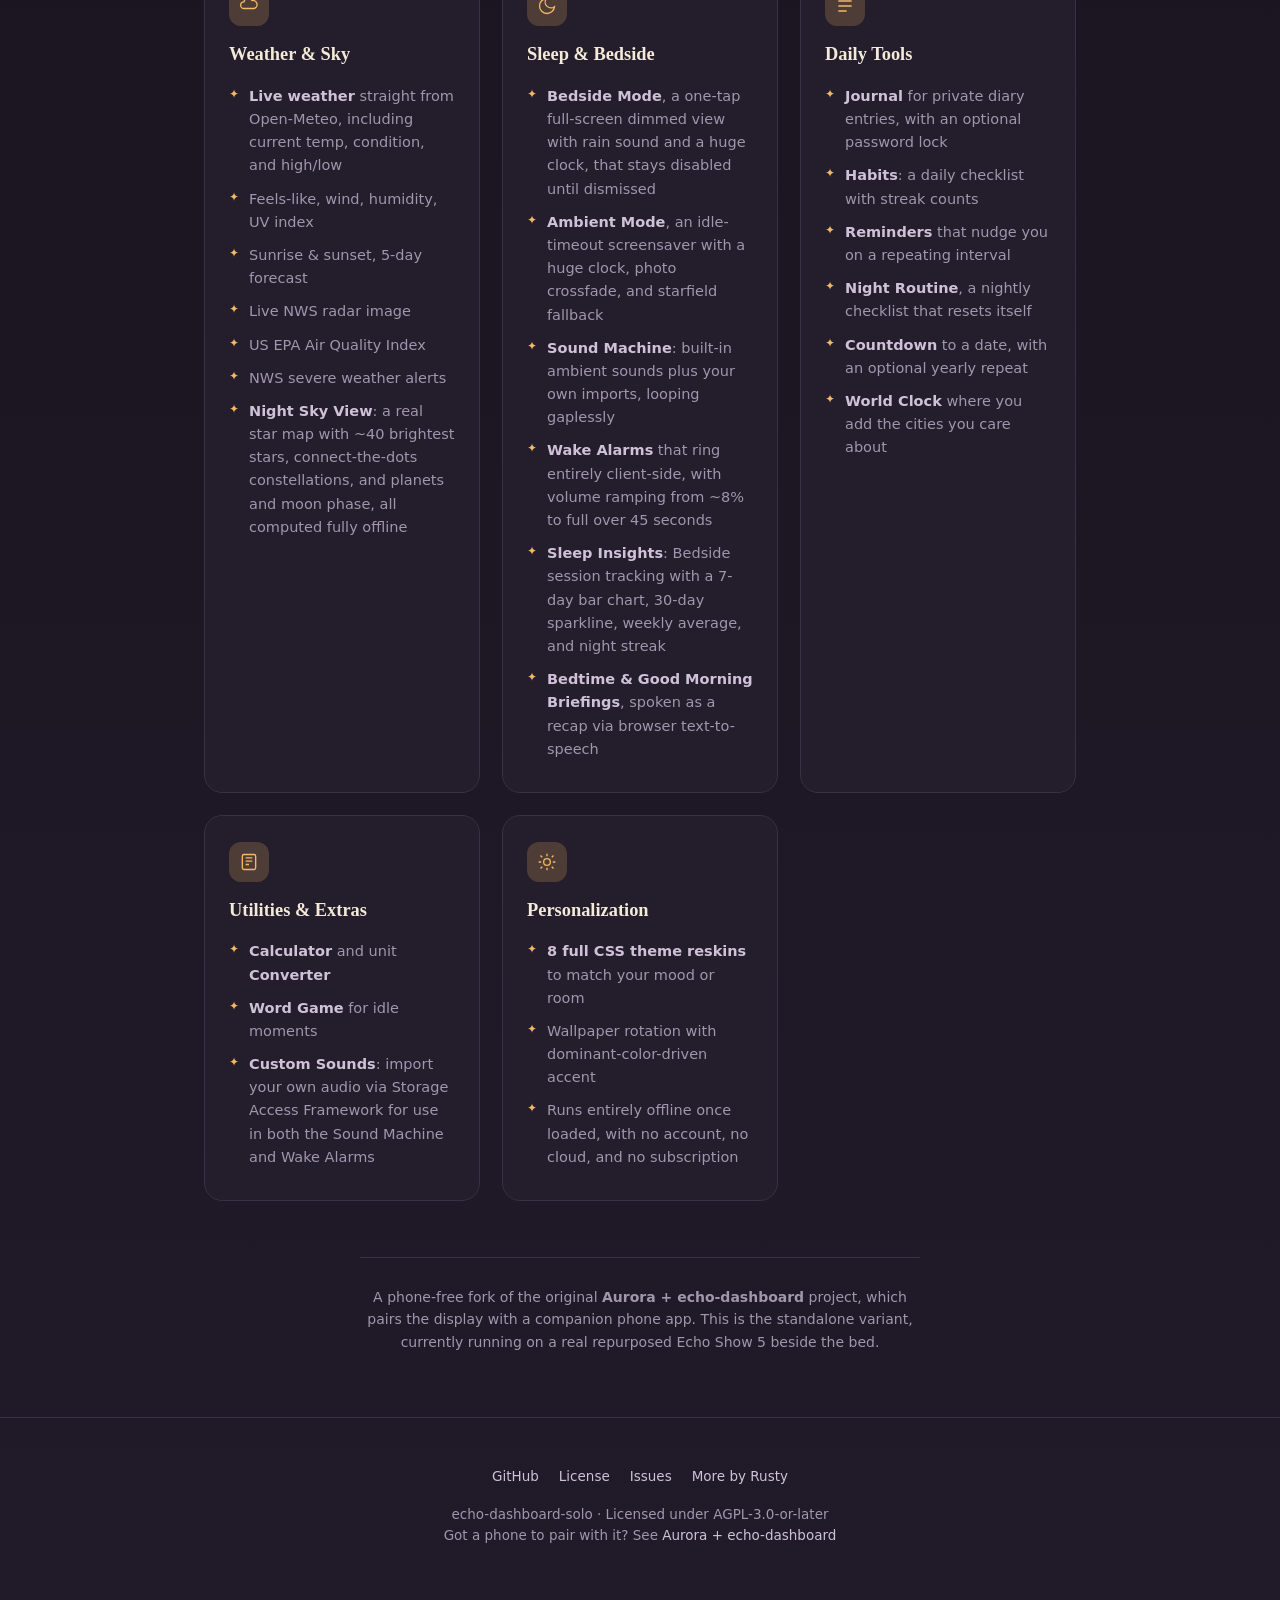
==== commit ebf71f82: "Add favicon and OG image" ====
--- a/docs/index.html
+++ b/docs/index.html
@@ -5,6 +5,17 @@
 <meta name="viewport" content="width=device-width, initial-scale=1.0">
 <title>echo-dashboard-solo: a phone-free bedside display</title>
 <meta name="description" content="A phone-free bedside display for a repurposed Amazon Echo Show 5. No cloud, no subscription, no phone required. Weather, sleep tools, journal, habits, and more, all running locally.">
+<link rel="icon" type="image/svg+xml" href="favicon.svg">
+<link rel="icon" type="image/png" sizes="32x32" href="favicon-32.png">
+<link rel="apple-touch-icon" sizes="180x180" href="apple-touch-icon.png">
+<meta property="og:type" content="website">
+<meta property="og:title" content="echo-dashboard-solo: a phone-free bedside display">
+<meta property="og:description" content="A phone-free bedside display for a repurposed Amazon Echo Show 5. No cloud, no subscription, no phone required. Weather, sleep tools, journal, habits, and more, all running locally.">
+<meta property="og:image" content="https://echo-dashboard-solo.rusty.is-a.dev/og-image.png">
+<meta property="og:image:width" content="1200">
+<meta property="og:image:height" content="630">
+<meta name="twitter:card" content="summary_large_image">
+<meta name="twitter:image" content="https://echo-dashboard-solo.rusty.is-a.dev/og-image.png">
 <style>
   :root{
     --bg-0:#120e18;
